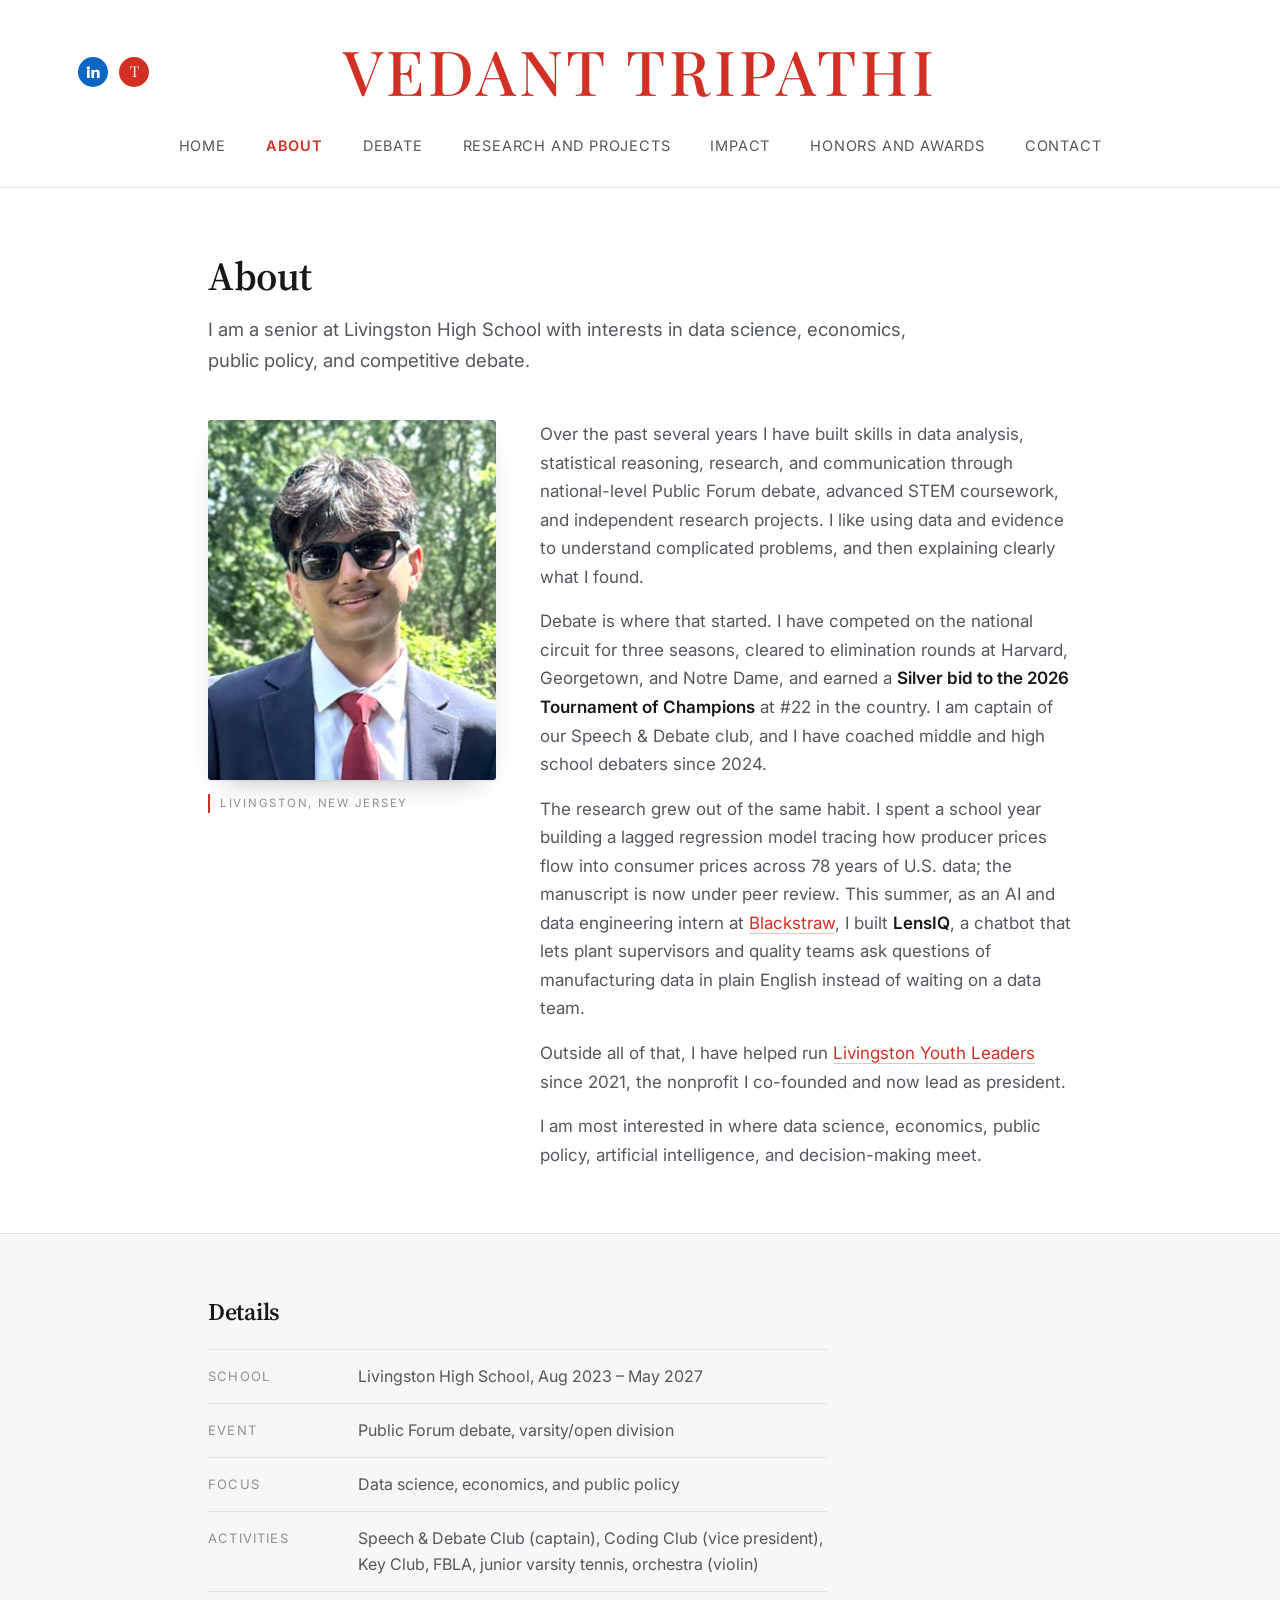
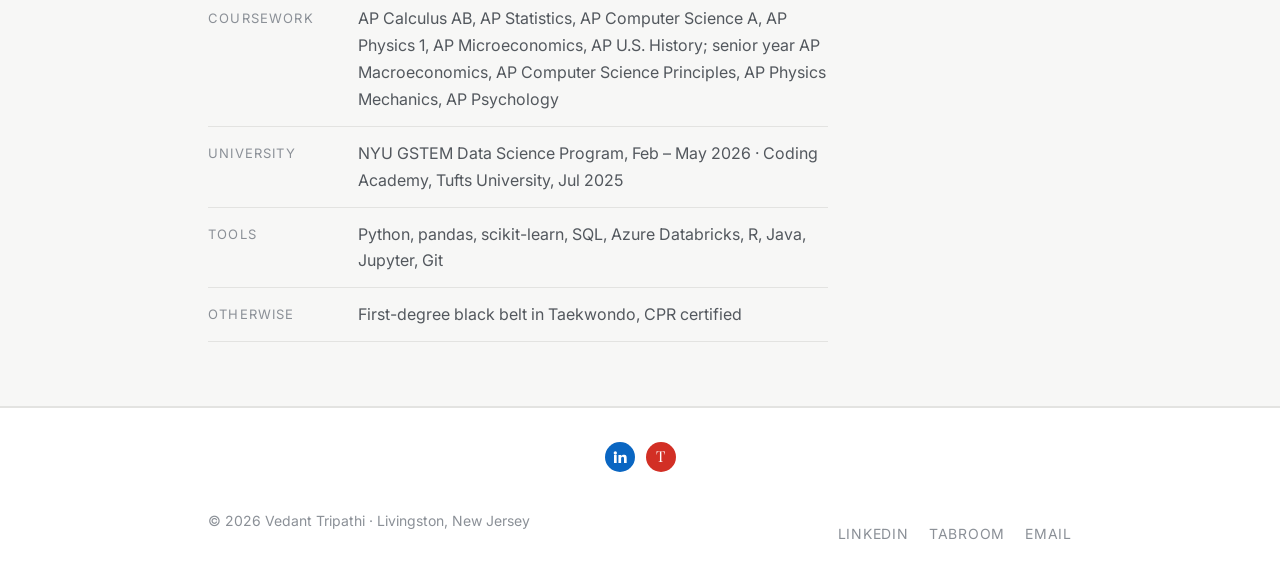
==== about.html @ 26dd7290 "Add files via upload" ====
<!DOCTYPE html>
<html lang="en">
<head>
<meta charset="utf-8">
<meta name="viewport" content="width=device-width, initial-scale=1">
<title>About · Vedant Tripathi</title>
<meta name="description" content="Senior at Livingston High School with interests in data science, economics, public policy, and competitive debate.">
<meta name="author" content="Vedant Tripathi">
<meta name="theme-color" content="#D22F25">
<meta property="og:title" content="About · Vedant Tripathi">
<meta property="og:description" content="Senior at Livingston High School with interests in data science, economics, public policy, and competitive debate.">
<meta property="og:type" content="website">
<link rel="preconnect" href="https://fonts.googleapis.com">
<link rel="preconnect" href="https://fonts.gstatic.com" crossorigin>
<link href="https://fonts.googleapis.com/css2?family=Playfair+Display:wght@500;600;700&family=Source+Serif+4:opsz,wght@8..60,400;8..60,600&family=Inter:wght@400;500;600&display=swap" rel="stylesheet">
<link rel="icon" href="data:image/svg+xml,%3Csvg xmlns='http://www.w3.org/2000/svg' viewBox='0 0 100 100'%3E%3Crect width='100' height='100' rx='16' fill='%23D22F25'/%3E%3Ctext x='50' y='68' font-family='Georgia,serif' font-size='50' fill='%23fff' text-anchor='middle'%3EVT%3C/text%3E%3C/svg%3E">
<link rel="stylesheet" href="assets/css/style.css">
</head>
<body>

<header class="hairline">
  <div class="mast">
    <div class="name-row">
    <div class="socials">
      <a class="s-li" href="https://www.linkedin.com/in/vedant-tripathi-lhs/" target="_blank" rel="noopener" aria-label="LinkedIn">
        <svg viewBox="0 0 24 24" aria-hidden="true"><path d="M4.98 3.5a2.5 2.5 0 1 1 0 5 2.5 2.5 0 0 1 0-5zM3 9h4v12H3V9zm7 0h3.8v1.7h.05c.53-.95 1.83-1.95 3.75-1.95C21.6 8.75 22 11.1 22 14.2V21h-4v-6.03c0-1.44-.03-3.3-2.02-3.3-2.02 0-2.33 1.57-2.33 3.2V21h-4V9z"/></svg>
      </a>
      <a class="s-tab" href="https://www.tabroom.com/index/results/team_results.mhtml?id1=1436071&amp;id2=1472393" target="_blank" rel="noopener" aria-label="Tabroom results">T</a>
    </div>
    <a class="wordmark" href="index.html">Vedant Tripathi</a>
    </div>
    <nav id="nav">
      <a href="index.html">Home</a>
      <a href="about.html">About</a>
      <a href="debate.html">Debate</a>
      <a href="research.html">Research and Projects</a>
      <a href="impact.html">Impact</a>
      <a href="honors.html">Honors and Awards</a>
      <a href="contact.html">Contact</a>
    </nav>
    <button class="mbtn" id="mbtn" aria-expanded="false">Menu</button>
  </div>
</header>

<main>
<section>
    <div class="wrap">
      <div class="intro">
        <h1 class="title">About</h1>
        <p class="lead">I am a senior at Livingston High School with interests in data science, economics, public policy, and competitive debate.</p>
      </div>

      <div class="about-grid">
      <figure class="about-photo">
        <img src="assets/img/vedant.jpg" alt="Vedant Tripathi" width="624" height="900">
        <figcaption>Livingston, New Jersey</figcaption>
      </figure>
      <div class="body">
        <p>Over the past several years I have built skills in data analysis, statistical reasoning, research, and communication through national-level Public Forum debate, advanced STEM coursework, and independent research projects. I like using data and evidence to understand complicated problems, and then explaining clearly what I found.</p>
        <p>Debate is where that started. I have competed on the national circuit for three seasons, cleared to elimination rounds at Harvard, Georgetown, and Notre Dame, and earned a <b>Silver bid to the 2026 Tournament of Champions</b> at #22 in the country. I am captain of our Speech &amp; Debate club, and I have coached middle and high school debaters since 2024.</p>
        <p>The research grew out of the same habit. I spent a school year building a lagged regression model tracing how producer prices flow into consumer prices across 78 years of U.S. data; the manuscript is now under peer review. This summer, as an AI and data engineering intern at <a class="link" href="https://www.blackstraw.ai" target="_blank" rel="noopener">Blackstraw</a>, I built <b>LensIQ</b>, a chatbot that lets plant supervisors and quality teams ask questions of manufacturing data in plain English instead of waiting on a data team.</p>
        <p>Outside all of that, I have helped run <a class="link" href="https://leadforfuture.org" target="_blank" rel="noopener">Livingston Youth Leaders</a> since 2021, the nonprofit I co-founded and now lead as president.</p>
        <p>I am most interested in where data science, economics, public policy, artificial intelligence, and decision-making meet.</p>
      </div>
      </div>
    </div>
  </section>

  <section class="soft">
    <div class="wrap">
      <h2 class="head">Details</h2>
      <dl class="facts">
        <div><dt>School</dt><dd>Livingston High School, Aug 2023 – May 2027</dd></div>
        <div><dt>Event</dt><dd>Public Forum debate, varsity/open division</dd></div>
        <div><dt>Focus</dt><dd>Data science, economics, and public policy</dd></div>
        <div><dt>Activities</dt><dd>Speech &amp; Debate Club (captain), Coding Club (vice president), Key Club, FBLA, junior varsity tennis, orchestra (violin)</dd></div>
        <div><dt>Coursework</dt><dd>AP Calculus AB, AP Statistics, AP Computer Science A, AP Physics 1, AP Microeconomics, AP U.S. History; senior year AP Macroeconomics, AP Computer Science Principles, AP Physics Mechanics, AP Psychology</dd></div>
        <div><dt>University</dt><dd>NYU GSTEM Data Science Program, Feb – May 2026 · Coding Academy, Tufts University, Jul 2025</dd></div>
        <div><dt>Tools</dt><dd>Python, pandas, scikit-learn, SQL, Azure Databricks, R, Java, Jupyter, Git</dd></div>
        <div><dt>Otherwise</dt><dd>First-degree black belt in Taekwondo, CPR certified</dd></div>
      </dl>
    </div>
  </section>
</main>

<footer>
  <div class="wrap foot-top">
    <div class="socials socials-foot">
      <a class="s-li" href="https://www.linkedin.com/in/vedant-tripathi-lhs/" target="_blank" rel="noopener" aria-label="LinkedIn">
        <svg viewBox="0 0 24 24" aria-hidden="true"><path d="M4.98 3.5a2.5 2.5 0 1 1 0 5 2.5 2.5 0 0 1 0-5zM3 9h4v12H3V9zm7 0h3.8v1.7h.05c.53-.95 1.83-1.95 3.75-1.95C21.6 8.75 22 11.1 22 14.2V21h-4v-6.03c0-1.44-.03-3.3-2.02-3.3-2.02 0-2.33 1.57-2.33 3.2V21h-4V9z"/></svg>
      </a>
      <a class="s-tab" href="https://www.tabroom.com/index/results/team_results.mhtml?id1=1436071&amp;id2=1472393" target="_blank" rel="noopener" aria-label="Tabroom results">T</a>
    </div>
  </div>
  <div class="wrap foot">
    <div>© <span id="yr">2026</span> Vedant Tripathi · Livingston, New Jersey</div>
    <nav>
      <a href="https://www.linkedin.com/in/vedant-tripathi-lhs/" target="_blank" rel="noopener">LinkedIn</a>
      <a href="https://www.tabroom.com/index/results/team_results.mhtml?id1=1436071&amp;id2=1472393" target="_blank" rel="noopener">Tabroom</a>
      <a href="mailto:tripathi.vedant@gmail.com">Email</a>
    </nav>
  </div>
</footer>

<script src="assets/js/site.js"></script>
</body>
</html>
---- assets/css/style.css ----
:root{
  --red:#D22F25;
  --red-deep:#A8231B;
  --red-tint:#FCF1EF;

  /* accent shades — used sparingly for year markers and section labels */
  --c-red:#C22E24;
  --c-teal:#1D6E7A;
  --c-gold:#A8761B;
  --c-plum:#7A4A86;
  --c-sage:#4A7A55;
  --ink:#16181B;
  --ink-2:#53585E;
  --ink-3:#8B9097;
  --bg:#FFFFFF;
  --bg-soft:#F7F7F6;
  --line:#E3E3E1;
  --serif:"Source Serif 4",Georgia,"Times New Roman",serif;
  --display:"Playfair Display",Georgia,"Times New Roman",serif;
  --sans:"Inter",-apple-system,BlinkMacSystemFont,"Segoe UI",Helvetica,Arial,sans-serif;
  --w:920px;
}
*{margin:0;padding:0;box-sizing:border-box}
html{-webkit-text-size-adjust:100%}
body{background:var(--bg);color:var(--ink);font-family:var(--sans);font-size:17px;line-height:1.68;-webkit-font-smoothing:antialiased}
::selection{background:var(--red);color:#fff}
a{color:inherit;text-decoration:none}
img{max-width:100%;display:block}
.wrap{max-width:var(--w);margin:0 auto;padding:0 28px}

/* ---------- masthead ---------- */
header{background:#fff;padding:40px 0 26px;position:relative}
.mast{max-width:1180px;margin:0 auto;padding:0 28px;text-align:center}
.name-row{position:relative}
.socials{position:absolute;left:0;top:50%;transform:translateY(-50%);display:flex;gap:11px}
.socials a{
  width:30px;height:30px;border-radius:50%;display:grid;place-items:center;
  color:#fff;transition:transform .16s,opacity .16s;
}
.socials a:hover{transform:translateY(-2px);opacity:.88}
.socials svg{width:16px;height:16px;fill:currentColor;display:block}
.s-li{background:#0A66C2}
.s-tab{background:var(--red);font-family:var(--display);font-size:15px;line-height:1;padding-bottom:1px}

.wordmark{
  font-family:var(--display);font-weight:500;text-transform:uppercase;
  font-size:clamp(30px,6.2vw,62px);line-height:1;letter-spacing:.055em;
  color:var(--red);display:inline-block;
}
nav{display:flex;justify-content:center;flex-wrap:wrap;gap:8px 40px;margin-top:26px}
nav a{
  font-size:14.5px;letter-spacing:.055em;text-transform:uppercase;color:var(--ink-2);
  padding:3px 0;transition:color .15s;
}
nav a:hover{color:var(--ink)}
nav a[aria-current="page"]{color:var(--red);font-weight:600}
.mbtn{
  display:none;background:none;border:1px solid var(--line);border-radius:4px;
  font-size:12.5px;letter-spacing:.09em;text-transform:uppercase;color:var(--ink-2);
  cursor:pointer;padding:8px 16px;font-family:inherit;margin:22px auto 0;
}
.hairline{border-bottom:1px solid var(--line)}

@media(max-width:820px){
  header{padding:26px 0 20px}
  .socials{position:static;transform:none;justify-content:center;margin-bottom:18px}
  .name-row{display:flex;flex-direction:column-reverse}
  nav{display:none;flex-direction:column;gap:0;margin-top:18px;border-top:1px solid var(--line)}
  nav.open{display:flex}
  nav a{padding:14px 0;border-bottom:1px solid var(--line);font-size:14px}
  .mbtn{display:block}
}

section{padding:64px 0}
section.soft{background:var(--bg-soft);border-top:1px solid var(--line);border-bottom:1px solid var(--line)}

h1,h2,h3{font-family:var(--serif);font-weight:600;letter-spacing:-.012em;line-height:1.2}
h1.title{font-size:clamp(30px,4.6vw,40px);margin-bottom:14px}
h2.head{font-size:24px;margin-bottom:22px}
h3{font-size:19px}
.lead{font-size:18.5px;color:var(--ink-2);max-width:62ch}
.intro{margin-bottom:44px}
p{max-width:66ch}
p+p{margin-top:16px}
.body{color:var(--ink-2)}
.body b,.body strong{color:var(--ink);font-weight:600}

.label{
  font-size:12px;letter-spacing:.14em;text-transform:uppercase;font-weight:600;
  color:var(--lc,var(--ink-3));margin-bottom:14px;display:flex;align-items:center;gap:11px;
}
.label::before{content:"";width:24px;height:2px;background:var(--lc,var(--line-2));flex:none}
.group{margin-bottom:46px}
.group:last-child{margin-bottom:0}
.group .row .when{color:var(--lc,var(--ink-3))}

a.link{color:var(--red);border-bottom:1px solid rgba(210,47,37,.30)}
a.link:hover{border-bottom-color:var(--red)}

.btn{
  display:inline-block;font-size:13.5px;font-weight:600;letter-spacing:.09em;text-transform:uppercase;
  padding:15px 34px;border-radius:999px;
  background:var(--red);color:#fff;border:1px solid var(--red);transition:background .16s
}
.btn:hover{background:var(--red-deep);border-color:var(--red-deep)}
.btn.ghost{background:transparent;color:var(--red);border-color:#E8C6C2}
.btn.ghost:hover{background:var(--red-tint);border-color:var(--red)}

/* ---------- home hero ----------
   Drop a wide photo named hero.jpg next to index.html and it fills this band.
   Until then the gradient below shows instead — nothing breaks either way. */
.hero{
  padding:46px 24px;display:grid;place-items:center;min-height:340px;
  /* scrim sits over the photo so the card reads cleanly and the photo's own
     colour doesn't fight the crimson; drop the scrim if your photo is pale */
  background-image:
    linear-gradient(rgba(16,20,28,.58),rgba(16,20,28,.58)),
    url('../img/hero.jpg'),
    repeating-linear-gradient(58deg,rgba(255,255,255,.55) 0 2px,transparent 2px 74px),
    linear-gradient(150deg,#E7EDF3 0%,#D6E0EA 40%,#EDF1F5 70%,#DFE6EE 100%);
  background-size:auto,cover,auto,auto;background-position:center,center 42%,center,center;background-repeat:no-repeat;
}
.hero-card{
  background:rgba(255,255,255,.86);backdrop-filter:blur(4px);-webkit-backdrop-filter:blur(4px);
  max-width:682px;width:100%;padding:34px 46px 36px;text-align:center;
}
.portrait{
  width:118px;height:118px;border-radius:50%;object-fit:cover;object-position:50% 26%;
  margin:0 auto 22px;box-shadow:0 0 0 1px rgba(0,0,0,.07),0 0 0 6px #fff;
}
.hero-card .tagline{
  font-family:var(--sans);font-weight:400;
  font-size:clamp(18px,2.15vw,23px);line-height:1.45;letter-spacing:-.005em;
  color:var(--ink);max-width:none;margin:0 0 30px;
}
.hero-card .where{font-size:12px;letter-spacing:.16em;text-transform:uppercase;color:var(--ink-3);margin-bottom:32px}
@media(max-width:600px){
  .hero{min-height:0;padding:30px 16px}
  .hero-card{padding:32px 24px 34px}
  .portrait{width:104px;height:104px;margin-bottom:18px}
}

/* entry with a photo alongside */
.entry.has-photo{display:grid;grid-template-columns:216px 1fr;gap:28px;align-items:start}
.entry.has-photo .entry-body{min-width:0}
.entry-photo{
  height:150px;border-radius:3px;border:1px solid var(--line);
  background-image:url('../img/library.jpg'),
    repeating-linear-gradient(90deg,rgba(122,74,134,.10) 0 3px,transparent 3px 11px),
    linear-gradient(160deg,#F2F0F4,#E8E6EC);
  background-size:cover,auto,auto;background-position:center;background-repeat:no-repeat;
}
@media(max-width:700px){
  .entry.has-photo{grid-template-columns:1fr;gap:18px}
  .entry-photo{height:170px}
}

/* ---------- about page photo ---------- */
.about-grid{display:grid;grid-template-columns:288px 1fr;gap:44px;align-items:start}
.about-photo{margin:0}
.about-photo img{
  width:100%;height:360px;object-fit:cover;object-position:50% 22%;
  border-radius:3px;box-shadow:0 1px 2px rgba(0,0,0,.05),0 12px 30px -16px rgba(0,0,0,.35);
}
.about-photo figcaption{
  font-size:11.5px;letter-spacing:.15em;text-transform:uppercase;color:var(--ink-3);
  margin-top:14px;padding-left:2px;border-left:2px solid var(--red);padding-left:10px;
}
@media(max-width:820px){
  .about-grid{grid-template-columns:1fr;gap:30px}
  .about-photo img{height:300px;object-position:50% 20%}
}

/* simple rows */
.rows{border-top:1px solid var(--line)}
.row{display:grid;grid-template-columns:112px 1fr;gap:24px;padding:19px 0;border-bottom:1px solid var(--line);align-items:baseline}
.row .when{font-size:13px;letter-spacing:.06em;text-transform:uppercase;color:var(--ink-3);white-space:nowrap}
.row .what{font-size:17px}
.row .what span{display:block;color:var(--ink-3);font-size:14.5px;margin-top:2px}
@media(max-width:600px){
  .row{grid-template-columns:1fr;gap:3px;padding:16px 0}
  .row .when{font-size:12px}
}

/* ---------- year timeline ---------- */
.tl{position:relative;margin-left:6px;padding-left:34px;border-left:2px solid var(--line)}
.tl-year{position:relative;padding-bottom:40px}
.tl-year:last-child{padding-bottom:0}
.tl-year::before{
  content:"";position:absolute;left:-42px;top:9px;width:14px;height:14px;border-radius:50%;
  background:var(--yc);box-shadow:0 0 0 4px #fff;
}
.tl-y{
  font-family:var(--display);font-weight:600;font-size:27px;line-height:1.1;
  color:var(--yc);margin-bottom:4px;letter-spacing:.005em;
}
.tl-grade{
  display:block;font-family:var(--sans);font-size:11.5px;font-weight:500;
  letter-spacing:.15em;text-transform:uppercase;color:var(--ink-3);margin-top:6px;
}
.tl-list{list-style:none;display:grid;gap:0;margin-top:16px}
.tl-list li{
  display:grid;grid-template-columns:104px 1fr;gap:20px;align-items:baseline;
  padding:13px 0;border-bottom:1px solid var(--line);
}
.tl-list li:first-child{border-top:1px solid var(--line)}
.tl-list .m{
  font-size:12px;letter-spacing:.09em;text-transform:uppercase;color:var(--yc);
  font-weight:500;white-space:nowrap;
}
.tl-list .e{font-size:16.5px;color:var(--ink)}
.tl-list .e span{display:block;color:var(--ink-3);font-size:14.5px;margin-top:2px}
@media(max-width:640px){
  .tl{padding-left:24px}
  .tl-year::before{left:-32px;width:12px;height:12px}
  .tl-y{font-size:23px}
  .tl-list li{grid-template-columns:1fr;gap:3px;padding:12px 0}
}

/* entries (research, experience) */
.entry{padding:30px 0;border-bottom:1px solid var(--line)}
.entry:first-of-type{border-top:1px solid var(--line)}
.entry-top{display:flex;flex-wrap:wrap;justify-content:space-between;gap:8px;align-items:baseline;margin-bottom:3px}
.entry h3{font-size:20px}
.entry .when{font-size:13px;letter-spacing:.06em;text-transform:uppercase;color:var(--yc,var(--ink-3));font-weight:500;white-space:nowrap}
.entry h3::before{
  content:"";display:inline-block;width:7px;height:7px;border-radius:50%;
  background:var(--yc);margin-right:11px;vertical-align:middle;position:relative;top:-2px;
}
.entry:not([style]) h3::before{display:none}
.entry .org{font-size:15px;color:var(--ink-2);margin-bottom:13px}
.entry ul{list-style:none;display:grid;gap:7px;margin-top:12px}
.entry ul li{color:var(--ink-2);font-size:16px;padding-left:17px;position:relative;max-width:66ch}
.entry ul li::before{content:"–";position:absolute;left:0;color:var(--ink-3)}
.entry ul li b{color:var(--ink);font-weight:600}
.entry .tools{font-size:14px;color:var(--ink-3);margin-top:14px}

/* facts list */
.facts{border-top:1px solid var(--line);max-width:620px}
.facts div{display:grid;grid-template-columns:130px 1fr;gap:20px;padding:13px 0;border-bottom:1px solid var(--line);font-size:16px}
.facts dt{font-size:13px;letter-spacing:.09em;text-transform:uppercase;color:var(--ink-3);padding-top:3px}
.facts dd{color:var(--ink-2)}
@media(max-width:600px){.facts div{grid-template-columns:1fr;gap:2px}}

/* ---------- debate table + chart ---------- */
.chart-box{border:1px solid var(--line);padding:26px;margin-bottom:30px;background:#fff}
.chart-top{display:flex;flex-wrap:wrap;justify-content:space-between;align-items:baseline;gap:10px;margin-bottom:22px}
.chart-top h3{font-size:18px}
.chart-top span{font-size:13px;color:var(--ink-3)}
.legend i{display:inline-block;width:9px;height:9px;border-radius:50%;margin-right:7px;vertical-align:baseline}
.scroll{overflow-x:auto}
table{width:100%;border-collapse:collapse;min-width:600px;font-size:16px}
th{
  text-align:left;font-size:12px;letter-spacing:.12em;text-transform:uppercase;color:var(--ink-3);
  font-weight:500;padding:0 16px 12px 0;border-bottom:1px solid var(--ink);
}
th:last-child,td:last-child{padding-right:0}
td{padding:16px 16px 16px 0;border-bottom:1px solid var(--line);color:var(--ink-2);vertical-align:top}
td.t{color:var(--ink);font-weight:500;min-width:230px}
td.t span{display:block;color:var(--ink-3);font-weight:400;font-size:14px;margin-top:2px}
td.r{white-space:nowrap;color:var(--ink)}
td.f,td.d{white-space:nowrap;font-variant-numeric:tabular-nums}
td.d{color:var(--yc,var(--ink-3));font-weight:500}
tr.top td.r{color:var(--yc,var(--red));font-weight:600}

/* ---------- contact ---------- */
.contact-page{max-width:560px;margin:0 auto;text-align:center}
.contact-page .title{margin-bottom:8px}
.drop{font-size:18.5px;color:var(--ink-2);margin:0 auto 38px;max-width:none}
.cform{display:grid;gap:20px;text-align:left}
.cform label{display:grid;gap:7px}
.cform span{font-size:13px;letter-spacing:.09em;text-transform:uppercase;color:var(--ink-3);font-weight:500}
.cform span b{color:var(--red)}
.cform input,.cform textarea{
  font-family:inherit;font-size:16px;color:var(--ink);background:#fff;
  border:1px solid var(--line);border-radius:4px;padding:12px 14px;width:100%;
  transition:border-color .15s,box-shadow .15s;resize:vertical;
}
.cform input:focus,.cform textarea:focus{
  outline:none;border-color:var(--red);box-shadow:0 0 0 3px var(--red-tint);
}
.cform .btn{justify-self:center;cursor:pointer}
.or{font-size:15px;color:var(--ink-3);margin:30px auto 0;max-width:none}
.socials-end{position:static;transform:none;justify-content:center;margin-top:44px}
.social-note{font-size:12px;letter-spacing:.14em;text-transform:uppercase;color:var(--ink-3);margin:12px auto 0;max-width:none}

.contact-lines{border-top:1px solid var(--line);max-width:560px}
.contact-lines a{display:flex;justify-content:space-between;gap:16px;padding:17px 0;border-bottom:1px solid var(--line);font-size:17px;transition:color .15s}
.contact-lines a:hover{color:var(--red)}
.contact-lines a em{font-style:normal;color:var(--ink-3);font-size:14.5px;text-align:right}

/* ---------- footer ---------- */
footer{border-top:1px solid var(--line);padding:34px 0;margin-top:0}
.foot-top{display:flex;justify-content:center;padding-bottom:24px}
.socials-foot{position:static;transform:none}
.foot{display:flex;flex-wrap:wrap;gap:16px 30px;justify-content:space-between;align-items:center;font-size:14px;color:var(--ink-3)}
.foot nav{display:flex;gap:20px;position:static;flex-direction:row;background:none;border:0;padding:0}
.foot nav a{font-size:14px;color:var(--ink-3);border:0;padding:0}
.foot nav a:hover{color:var(--red)}
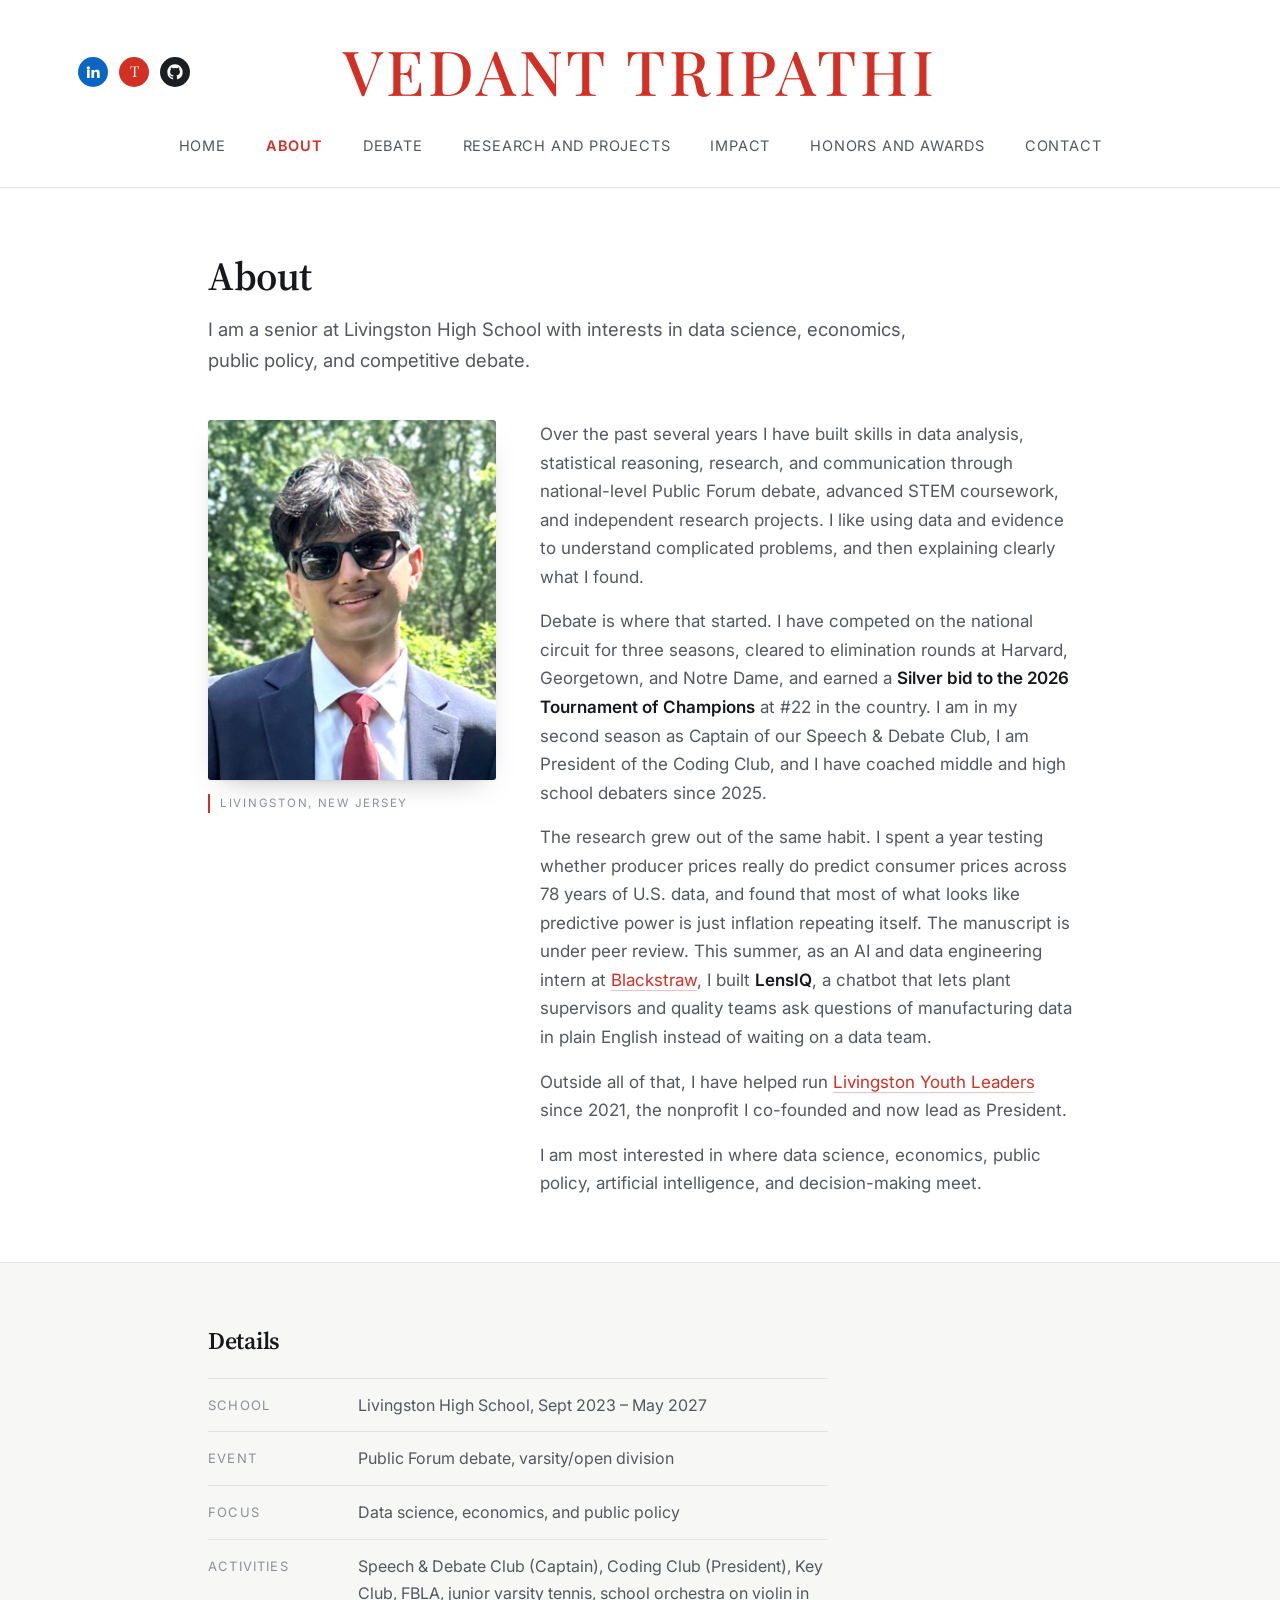
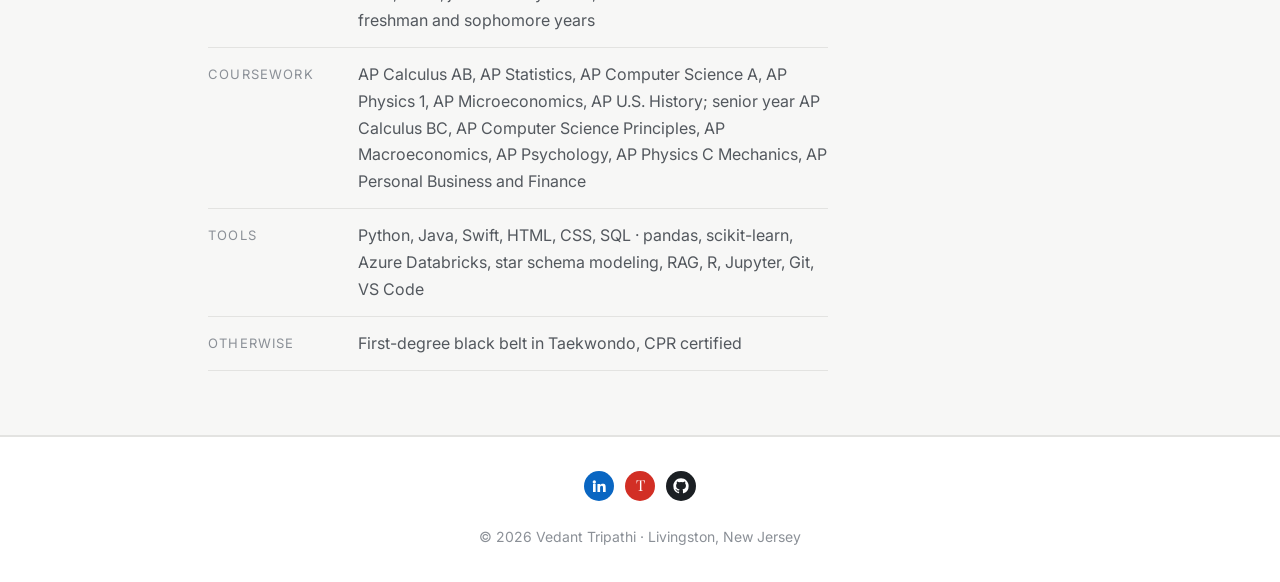
==== commit cc332157: "Add files via upload Improvements around the site and updated dates and timelines" ====
--- a/about.html
+++ b/about.html
@@ -14,7 +14,7 @@
 <link rel="preconnect" href="https://fonts.gstatic.com" crossorigin>
 <link href="https://fonts.googleapis.com/css2?family=Playfair+Display:wght@500;600;700&family=Source+Serif+4:opsz,wght@8..60,400;8..60,600&family=Inter:wght@400;500;600&display=swap" rel="stylesheet">
 <link rel="icon" href="data:image/svg+xml,%3Csvg xmlns='http://www.w3.org/2000/svg' viewBox='0 0 100 100'%3E%3Crect width='100' height='100' rx='16' fill='%23D22F25'/%3E%3Ctext x='50' y='68' font-family='Georgia,serif' font-size='50' fill='%23fff' text-anchor='middle'%3EVT%3C/text%3E%3C/svg%3E">
-<link rel="stylesheet" href="assets/css/style.css">
+<link rel="stylesheet" href="assets/css/style.css?v=12">
 </head>
 <body>
 
@@ -26,6 +26,9 @@
         <svg viewBox="0 0 24 24" aria-hidden="true"><path d="M4.98 3.5a2.5 2.5 0 1 1 0 5 2.5 2.5 0 0 1 0-5zM3 9h4v12H3V9zm7 0h3.8v1.7h.05c.53-.95 1.83-1.95 3.75-1.95C21.6 8.75 22 11.1 22 14.2V21h-4v-6.03c0-1.44-.03-3.3-2.02-3.3-2.02 0-2.33 1.57-2.33 3.2V21h-4V9z"/></svg>
       </a>
       <a class="s-tab" href="https://www.tabroom.com/index/results/team_results.mhtml?id1=1436071&amp;id2=1472393" target="_blank" rel="noopener" aria-label="Tabroom results">T</a>
+      <a class="s-gh" href="https://github.com/vedant349" target="_blank" rel="noopener" aria-label="GitHub">
+        <svg viewBox="0 0 24 24" aria-hidden="true"><path d="M12 .5C5.65.5.5 5.65.5 12a11.5 11.5 0 0 0 7.86 10.92c.58.1.79-.25.79-.56v-2c-3.2.7-3.88-1.54-3.88-1.54-.53-1.34-1.29-1.7-1.29-1.7-1.05-.72.08-.7.08-.7 1.16.08 1.77 1.2 1.77 1.2 1.03 1.77 2.7 1.26 3.36.96.1-.75.4-1.26.73-1.55-2.56-.29-5.25-1.28-5.25-5.7 0-1.26.45-2.29 1.19-3.1-.12-.29-.52-1.46.11-3.05 0 0 .97-.31 3.18 1.18a11 11 0 0 1 5.79 0c2.2-1.5 3.17-1.18 3.17-1.18.63 1.59.23 2.76.12 3.05.74.81 1.18 1.84 1.18 3.1 0 4.43-2.69 5.4-5.26 5.69.41.36.78 1.06.78 2.14v3.17c0 .31.21.67.8.56A11.5 11.5 0 0 0 23.5 12C23.5 5.65 18.35.5 12 .5z"/></svg>
+      </a>
     </div>
     <a class="wordmark" href="index.html">Vedant Tripathi</a>
     </div>
@@ -57,9 +60,9 @@
       </figure>
       <div class="body">
         <p>Over the past several years I have built skills in data analysis, statistical reasoning, research, and communication through national-level Public Forum debate, advanced STEM coursework, and independent research projects. I like using data and evidence to understand complicated problems, and then explaining clearly what I found.</p>
-        <p>Debate is where that started. I have competed on the national circuit for three seasons, cleared to elimination rounds at Harvard, Georgetown, and Notre Dame, and earned a <b>Silver bid to the 2026 Tournament of Champions</b> at #22 in the country. I am captain of our Speech &amp; Debate club, and I have coached middle and high school debaters since 2024.</p>
-        <p>The research grew out of the same habit. I spent a school year building a lagged regression model tracing how producer prices flow into consumer prices across 78 years of U.S. data; the manuscript is now under peer review. This summer, as an AI and data engineering intern at <a class="link" href="https://www.blackstraw.ai" target="_blank" rel="noopener">Blackstraw</a>, I built <b>LensIQ</b>, a chatbot that lets plant supervisors and quality teams ask questions of manufacturing data in plain English instead of waiting on a data team.</p>
-        <p>Outside all of that, I have helped run <a class="link" href="https://leadforfuture.org" target="_blank" rel="noopener">Livingston Youth Leaders</a> since 2021, the nonprofit I co-founded and now lead as president.</p>
+        <p>Debate is where that started. I have competed on the national circuit for three seasons, cleared to elimination rounds at Harvard, Georgetown, and Notre Dame, and earned a <b>Silver bid to the 2026 Tournament of Champions</b> at #22 in the country. I am in my second season as Captain of our Speech &amp; Debate Club, I am President of the Coding Club, and I have coached middle and high school debaters since 2025.</p>
+        <p>The research grew out of the same habit. I spent a year testing whether producer prices really do predict consumer prices across 78 years of U.S. data, and found that most of what looks like predictive power is just inflation repeating itself. The manuscript is under peer review. This summer, as an AI and data engineering intern at <a class="link" href="https://www.blackstraw.ai" target="_blank" rel="noopener">Blackstraw</a>, I built <b>LensIQ</b>, a chatbot that lets plant supervisors and quality teams ask questions of manufacturing data in plain English instead of waiting on a data team.</p>
+        <p>Outside all of that, I have helped run <a class="link" href="https://leadforfuture.org" target="_blank" rel="noopener">Livingston Youth Leaders</a> since 2021, the nonprofit I co-founded and now lead as President.</p>
         <p>I am most interested in where data science, economics, public policy, artificial intelligence, and decision-making meet.</p>
       </div>
       </div>
@@ -70,13 +73,12 @@
     <div class="wrap">
       <h2 class="head">Details</h2>
       <dl class="facts">
-        <div><dt>School</dt><dd>Livingston High School, Aug 2023 – May 2027</dd></div>
+        <div><dt>School</dt><dd>Livingston High School, Sept 2023 – May 2027</dd></div>
         <div><dt>Event</dt><dd>Public Forum debate, varsity/open division</dd></div>
         <div><dt>Focus</dt><dd>Data science, economics, and public policy</dd></div>
-        <div><dt>Activities</dt><dd>Speech &amp; Debate Club (captain), Coding Club (vice president), Key Club, FBLA, junior varsity tennis, orchestra (violin)</dd></div>
-        <div><dt>Coursework</dt><dd>AP Calculus AB, AP Statistics, AP Computer Science A, AP Physics 1, AP Microeconomics, AP U.S. History; senior year AP Macroeconomics, AP Computer Science Principles, AP Physics Mechanics, AP Psychology</dd></div>
-        <div><dt>University</dt><dd>NYU GSTEM Data Science Program, Feb – May 2026 · Coding Academy, Tufts University, Jul 2025</dd></div>
-        <div><dt>Tools</dt><dd>Python, pandas, scikit-learn, SQL, Azure Databricks, R, Java, Jupyter, Git</dd></div>
+        <div><dt>Activities</dt><dd>Speech &amp; Debate Club (Captain), Coding Club (President), Key Club, FBLA, junior varsity tennis, school orchestra on violin in freshman and sophomore years</dd></div>
+        <div><dt>Coursework</dt><dd>AP Calculus AB, AP Statistics, AP Computer Science A, AP Physics 1, AP Microeconomics, AP U.S. History; senior year AP Calculus BC, AP Computer Science Principles, AP Macroeconomics, AP Psychology, AP Physics C Mechanics, AP Personal Business and Finance</dd></div>
+        <div><dt>Tools</dt><dd>Python, Java, Swift, HTML, CSS, SQL · pandas, scikit-learn, Azure Databricks, star schema modeling, RAG, R, Jupyter, Git, VS Code</dd></div>
         <div><dt>Otherwise</dt><dd>First-degree black belt in Taekwondo, CPR certified</dd></div>
       </dl>
     </div>
@@ -90,18 +92,16 @@
         <svg viewBox="0 0 24 24" aria-hidden="true"><path d="M4.98 3.5a2.5 2.5 0 1 1 0 5 2.5 2.5 0 0 1 0-5zM3 9h4v12H3V9zm7 0h3.8v1.7h.05c.53-.95 1.83-1.95 3.75-1.95C21.6 8.75 22 11.1 22 14.2V21h-4v-6.03c0-1.44-.03-3.3-2.02-3.3-2.02 0-2.33 1.57-2.33 3.2V21h-4V9z"/></svg>
       </a>
       <a class="s-tab" href="https://www.tabroom.com/index/results/team_results.mhtml?id1=1436071&amp;id2=1472393" target="_blank" rel="noopener" aria-label="Tabroom results">T</a>
+      <a class="s-gh" href="https://github.com/vedant349" target="_blank" rel="noopener" aria-label="GitHub">
+        <svg viewBox="0 0 24 24" aria-hidden="true"><path d="M12 .5C5.65.5.5 5.65.5 12a11.5 11.5 0 0 0 7.86 10.92c.58.1.79-.25.79-.56v-2c-3.2.7-3.88-1.54-3.88-1.54-.53-1.34-1.29-1.7-1.29-1.7-1.05-.72.08-.7.08-.7 1.16.08 1.77 1.2 1.77 1.2 1.03 1.77 2.7 1.26 3.36.96.1-.75.4-1.26.73-1.55-2.56-.29-5.25-1.28-5.25-5.7 0-1.26.45-2.29 1.19-3.1-.12-.29-.52-1.46.11-3.05 0 0 .97-.31 3.18 1.18a11 11 0 0 1 5.79 0c2.2-1.5 3.17-1.18 3.17-1.18.63 1.59.23 2.76.12 3.05.74.81 1.18 1.84 1.18 3.1 0 4.43-2.69 5.4-5.26 5.69.41.36.78 1.06.78 2.14v3.17c0 .31.21.67.8.56A11.5 11.5 0 0 0 23.5 12C23.5 5.65 18.35.5 12 .5z"/></svg>
+      </a>
     </div>
   </div>
   <div class="wrap foot">
     <div>© <span id="yr">2026</span> Vedant Tripathi · Livingston, New Jersey</div>
-    <nav>
-      <a href="https://www.linkedin.com/in/vedant-tripathi-lhs/" target="_blank" rel="noopener">LinkedIn</a>
-      <a href="https://www.tabroom.com/index/results/team_results.mhtml?id1=1436071&amp;id2=1472393" target="_blank" rel="noopener">Tabroom</a>
-      <a href="mailto:tripathi.vedant@gmail.com">Email</a>
-    </nav>
   </div>
 </footer>
 
-<script src="assets/js/site.js"></script>
+<script src="assets/js/site.js?v=12"></script>
 </body>
 </html>
--- a/assets/css/style.css
+++ b/assets/css/style.css
@@ -40,6 +40,7 @@
 .socials a:hover{transform:translateY(-2px);opacity:.88}
 .socials svg{width:16px;height:16px;fill:currentColor;display:block}
 .s-li{background:#0A66C2}
+.s-gh{background:#1B1F23}
 .s-tab{background:var(--red);font-family:var(--display);font-size:15px;line-height:1;padding-bottom:1px}
 
 .wordmark{
@@ -266,7 +267,9 @@
 /* ---------- contact ---------- */
 .contact-page{max-width:560px;margin:0 auto;text-align:center}
 .contact-page .title{margin-bottom:8px}
-.drop{font-size:18.5px;color:var(--ink-2);margin:0 auto 38px;max-width:none}
+.drop{font-size:18.5px;color:var(--ink-2);margin:0 auto 10px;max-width:none}
+.drop-sub{font-size:16.5px;color:var(--ink-2);margin:0 auto 34px;max-width:46ch;line-height:1.6}
+.contact-page .btn{margin-bottom:4px}
 .cform{display:grid;gap:20px;text-align:left}
 .cform label{display:grid;gap:7px}
 .cform span{font-size:13px;letter-spacing:.09em;text-transform:uppercase;color:var(--ink-3);font-weight:500}
@@ -280,7 +283,7 @@
   outline:none;border-color:var(--red);box-shadow:0 0 0 3px var(--red-tint);
 }
 .cform .btn{justify-self:center;cursor:pointer}
-.or{font-size:15px;color:var(--ink-3);margin:30px auto 0;max-width:none}
+.or{font-size:14px;color:var(--ink-3);margin:22px auto 0;max-width:52ch;line-height:1.6}
 .socials-end{position:static;transform:none;justify-content:center;margin-top:44px}
 .social-note{font-size:12px;letter-spacing:.14em;text-transform:uppercase;color:var(--ink-3);margin:12px auto 0;max-width:none}
 
@@ -293,7 +296,7 @@
 footer{border-top:1px solid var(--line);padding:34px 0;margin-top:0}
 .foot-top{display:flex;justify-content:center;padding-bottom:24px}
 .socials-foot{position:static;transform:none}
-.foot{display:flex;flex-wrap:wrap;gap:16px 30px;justify-content:space-between;align-items:center;font-size:14px;color:var(--ink-3)}
+.foot{display:flex;flex-wrap:wrap;gap:16px 30px;justify-content:center;align-items:center;font-size:14px;color:var(--ink-3);text-align:center}
 .foot nav{display:flex;gap:20px;position:static;flex-direction:row;background:none;border:0;padding:0}
 .foot nav a{font-size:14px;color:var(--ink-3);border:0;padding:0}
 .foot nav a:hover{color:var(--red)}
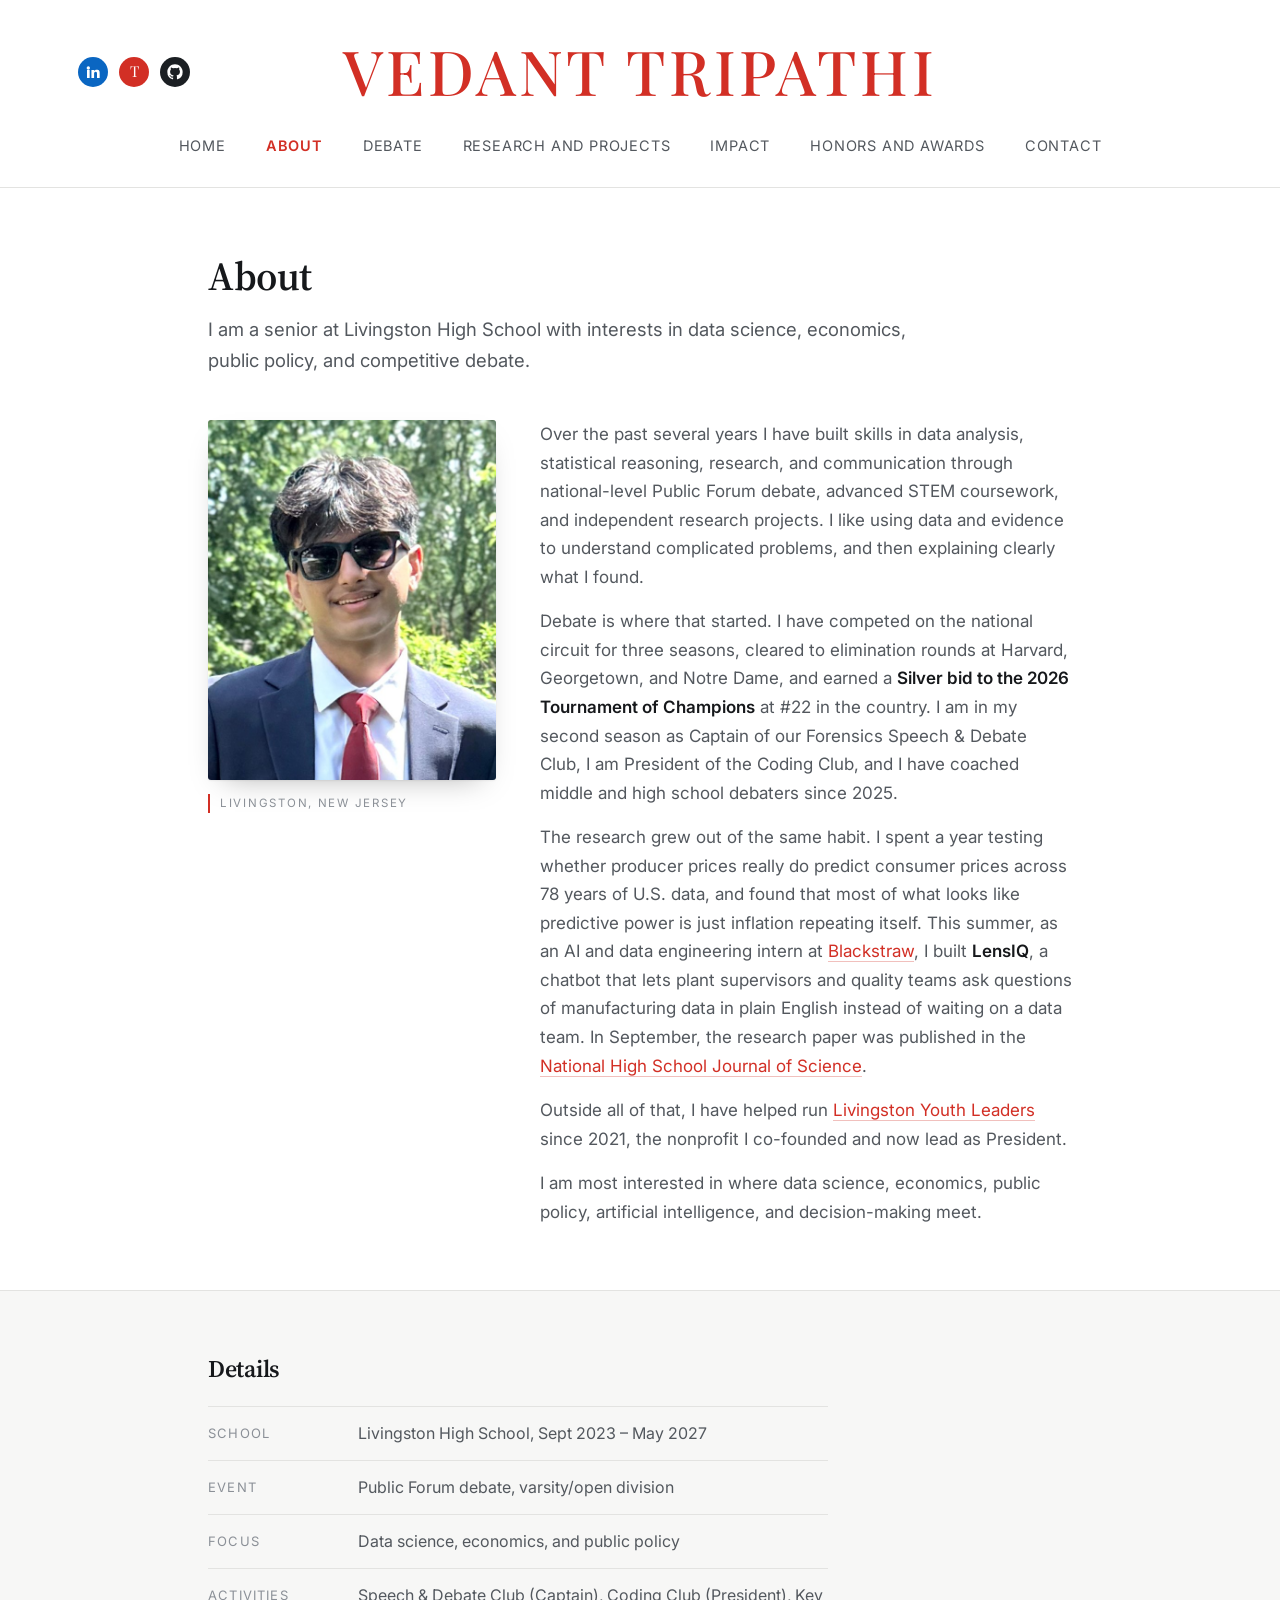
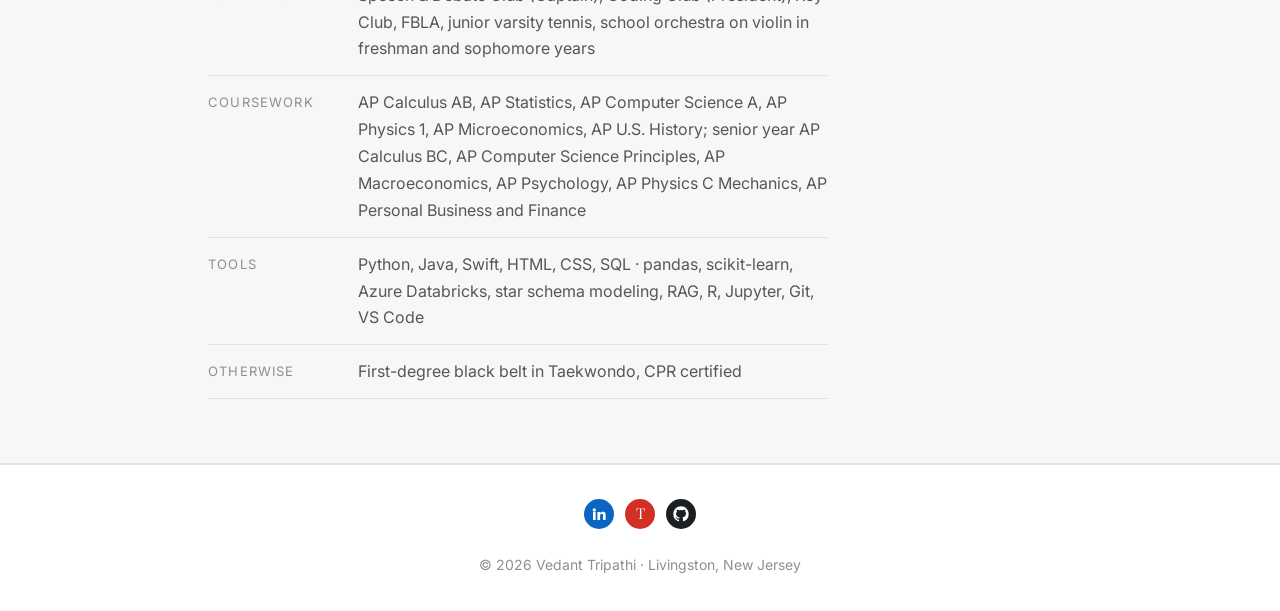
==== commit 925cfec5: "Add files via upload Updated with my published research paper" ====
--- a/about.html
+++ b/about.html
@@ -14,7 +14,7 @@
 <link rel="preconnect" href="https://fonts.gstatic.com" crossorigin>
 <link href="https://fonts.googleapis.com/css2?family=Playfair+Display:wght@500;600;700&family=Source+Serif+4:opsz,wght@8..60,400;8..60,600&family=Inter:wght@400;500;600&display=swap" rel="stylesheet">
 <link rel="icon" href="data:image/svg+xml,%3Csvg xmlns='http://www.w3.org/2000/svg' viewBox='0 0 100 100'%3E%3Crect width='100' height='100' rx='16' fill='%23D22F25'/%3E%3Ctext x='50' y='68' font-family='Georgia,serif' font-size='50' fill='%23fff' text-anchor='middle'%3EVT%3C/text%3E%3C/svg%3E">
-<link rel="stylesheet" href="assets/css/style.css?v=12">
+<link rel="stylesheet" href="assets/css/style.css?v=16">
 </head>
 <body>
 
@@ -60,8 +60,8 @@
       </figure>
       <div class="body">
         <p>Over the past several years I have built skills in data analysis, statistical reasoning, research, and communication through national-level Public Forum debate, advanced STEM coursework, and independent research projects. I like using data and evidence to understand complicated problems, and then explaining clearly what I found.</p>
-        <p>Debate is where that started. I have competed on the national circuit for three seasons, cleared to elimination rounds at Harvard, Georgetown, and Notre Dame, and earned a <b>Silver bid to the 2026 Tournament of Champions</b> at #22 in the country. I am in my second season as Captain of our Speech &amp; Debate Club, I am President of the Coding Club, and I have coached middle and high school debaters since 2025.</p>
-        <p>The research grew out of the same habit. I spent a year testing whether producer prices really do predict consumer prices across 78 years of U.S. data, and found that most of what looks like predictive power is just inflation repeating itself. The manuscript is under peer review. This summer, as an AI and data engineering intern at <a class="link" href="https://www.blackstraw.ai" target="_blank" rel="noopener">Blackstraw</a>, I built <b>LensIQ</b>, a chatbot that lets plant supervisors and quality teams ask questions of manufacturing data in plain English instead of waiting on a data team.</p>
+        <p>Debate is where that started. I have competed on the national circuit for three seasons, cleared to elimination rounds at Harvard, Georgetown, and Notre Dame, and earned a <b>Silver bid to the 2026 Tournament of Champions</b> at #22 in the country. I am in my second season as Captain of our Forensics Speech &amp; Debate Club, I am President of the Coding Club, and I have coached middle and high school debaters since 2025.</p>
+        <p>The research grew out of the same habit. I spent a year testing whether producer prices really do predict consumer prices across 78 years of U.S. data, and found that most of what looks like predictive power is just inflation repeating itself. This summer, as an AI and data engineering intern at <a class="link" href="https://www.blackstraw.ai" target="_blank" rel="noopener">Blackstraw</a>, I built <b>LensIQ</b>, a chatbot that lets plant supervisors and quality teams ask questions of manufacturing data in plain English instead of waiting on a data team. In September, the research paper was published in the <a class="link" href="https://nhsjs.com/2026/evaluating-ppi-as-a-leading-indicator-of-u-s-cpi-inflation-evidence-from-lagged-regression-models-1947-2025/" target="_blank" rel="noopener">National High School Journal of Science</a>.</p>
         <p>Outside all of that, I have helped run <a class="link" href="https://leadforfuture.org" target="_blank" rel="noopener">Livingston Youth Leaders</a> since 2021, the nonprofit I co-founded and now lead as President.</p>
         <p>I am most interested in where data science, economics, public policy, artificial intelligence, and decision-making meet.</p>
       </div>
@@ -102,6 +102,6 @@
   </div>
 </footer>
 
-<script src="assets/js/site.js?v=12"></script>
+<script src="assets/js/site.js?v=16"></script>
 </body>
 </html>
